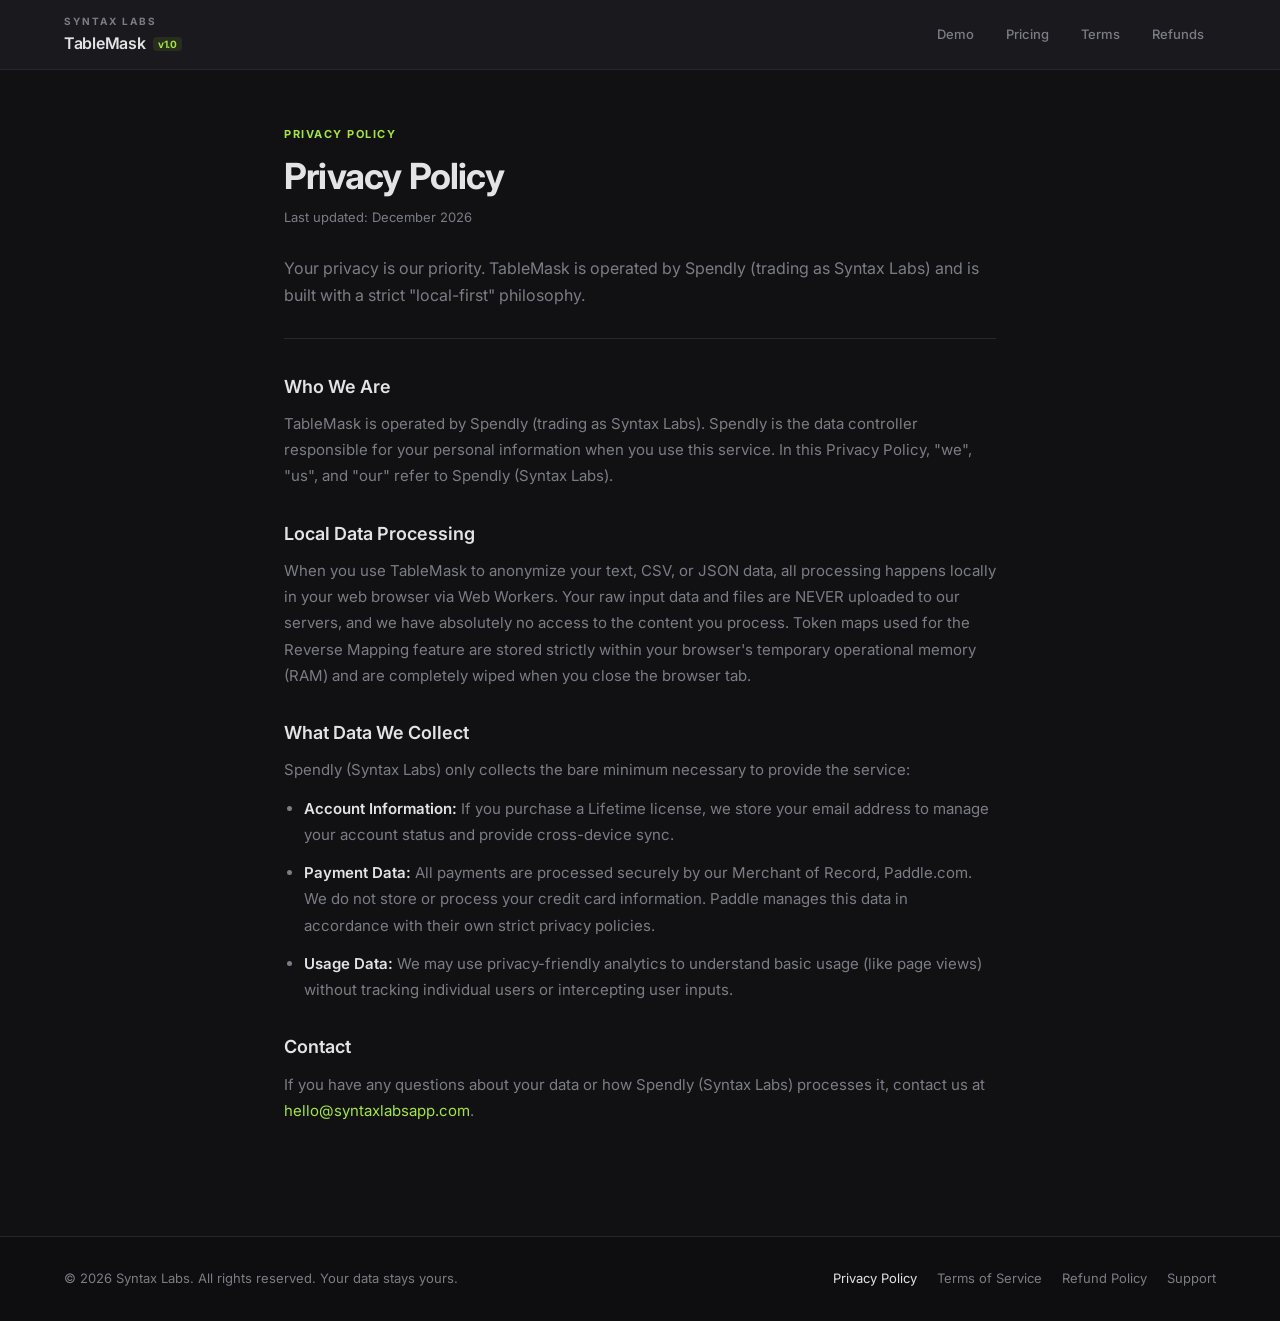
==== privacy.html @ f5233ac1 "add tech pages" ====
<!DOCTYPE html>
<html lang="en">
<head>
    <meta charset="UTF-8">
    <meta name="viewport" content="width=device-width, initial-scale=1.0">
    <title>Privacy Policy — TableMask | Syntax Labs</title>
    <link rel="stylesheet" href="styles.css">
</head>
<body>
    <div class="landing-page legal-page">
        <header class="app-header">
            <div class="page-container app-header-inner">
                <a href="index.html" class="logo-link">
                    <div class="logo-zone">
                        <span class="brand">Syntax Labs</span>
                        <p class="product-name">TableMask <span class="version">v1.0</span></p>
                    </div>
                </a>
                <nav class="header-nav" aria-label="Main navigation">
                    <a href="index.html#demo" class="nav-link">Demo</a>
                    <a href="index.html#pricing" class="nav-link">Pricing</a>
                    <a href="terms.html" class="nav-link">Terms</a>
                    <a href="refund.html" class="nav-link">Refunds</a>
                </nav>
            </div>
        </header>

        <main class="legal-content page-container">
            <p class="legal-eyebrow">Privacy Policy</p>
            <h1 class="legal-title">Privacy Policy</h1>
            <p class="legal-updated" data-legal-last-updated>Last updated: May 2026</p>

            <p class="legal-intro">Your privacy is our priority. TableMask is operated by Spendly (trading as Syntax Labs) and is built with a strict "local-first" philosophy.</p>

            <section class="legal-section">
                <h2>Who We Are</h2>
                <p>TableMask is operated by Spendly (trading as Syntax Labs). Spendly is the data controller responsible for your personal information when you use this service. In this Privacy Policy, "we", "us", and "our" refer to Spendly (Syntax Labs).</p>
            </section>

            <section class="legal-section">
                <h2>Local Data Processing</h2>
                <p>When you use TableMask to anonymize your text, CSV, or JSON data, all processing happens locally in your web browser via Web Workers. Your raw input data and files are NEVER uploaded to our servers, and we have absolutely no access to the content you process. Token maps used for the Reverse Mapping feature are stored strictly within your browser's temporary operational memory (RAM) and are completely wiped when you close the browser tab.</p>
            </section>

            <section class="legal-section">
                <h2>What Data We Collect</h2>
                <p>Spendly (Syntax Labs) only collects the bare minimum necessary to provide the service:</p>
                <ul class="legal-list">
                    <li><strong>Account Information:</strong> If you purchase a Lifetime license, we store your email address to manage your account status and provide cross-device sync.</li>
                    <li><strong>Payment Data:</strong> All payments are processed securely by our Merchant of Record, Paddle.com. We do not store or process your credit card information. Paddle manages this data in accordance with their own strict privacy policies.</li>
                    <li><strong>Usage Data:</strong> We may use privacy-friendly analytics to understand basic usage (like page views) without tracking individual users or intercepting user inputs.</li>
                </ul>
            </section>

            <section class="legal-section">
                <h2>Contact</h2>
                <p>If you have any questions about your data or how Spendly (Syntax Labs) processes it, contact us at <a href="mailto:hello@syntaxlabsapp.com" class="legal-link">hello@syntaxlabsapp.com</a>.</p>
            </section>
        </main>

        <footer class="app-footer">
            <div class="page-container app-footer-inner">
                <p>© 2026 Syntax Labs. All rights reserved. Your data stays yours.</p>
                <div class="footer-links">
                    <a href="privacy.html" aria-current="page">Privacy Policy</a>
                    <a href="terms.html">Terms of Service</a>
                    <a href="refund.html">Refund Policy</a>
                    <a href="mailto:hello@syntaxlabsapp.com">Support</a>
                </div>
            </div>
        </footer>
    </div>

    <script src="js/legal-date.js"></script>
</body>
</html>
---- styles.css ----
/* ==========================================================================
   TableMask — Syntax Labs (Obsidian Style Theme)
   ========================================================================== */

/* 1. Импорт современных шрифтов */
@import url('https://fonts.googleapis.com/css2?family=Inter:wght@400;500;600;700&display=swap');

/* 2. Глобальные переменные UI */
:root {
    --bg-main: #111113;
    --bg-panel: #1a1a1e;
    --bg-input: #0b0b0c;
    --border-color: #26262b;
    
    --text-main: #e3e3e6;
    --text-muted: #7c7c85;
    
    --accent-lime: #a3e635;
    --accent-lime-dim: rgba(163, 230, 53, 0.1);
    --border-lime: rgba(163, 230, 53, 0.25);
    
    --btn-primary: #2563eb;
    --btn-primary-hover: #1d4ed8;

    --accent-blue: #60a5fa;
    --accent-blue-dim: rgba(59, 130, 246, 0.1);
    --border-blue: rgba(59, 130, 246, 0.25);

    --accent-amber: #fbbf24;
    --accent-amber-dim: rgba(251, 191, 36, 0.1);
    --border-amber: rgba(251, 191, 36, 0.25);
    
    /* Layout */
    --page-max-width: 1200px;
    --page-gutter: 24px;
    
    /* Шрифтовая система */
    --font-sans: 'Inter', -apple-system, BlinkMacSystemFont, system-ui, sans-serif;
    --font-mono: 'SFMono-Regular', Consolas, 'Liberation Mono', Menlo, monospace;
}

/* 3. Сброс базовых стилей */
* {
    box-sizing: border-box;
    margin: 0;
    padding: 0;
}

html {
    scroll-behavior: smooth;
}

body {
    background-color: var(--bg-main);
    color: var(--text-main);
    font-family: var(--font-sans);
    font-size: 14px;
    line-height: 1.5;
    height: auto;
    min-height: 100vh;
    overflow-x: hidden;
    overflow-y: auto;
    -webkit-font-smoothing: antialiased;
}

.landing-page {
    display: flex;
    flex-direction: column;
    min-height: 100vh;
}

.page-container {
    max-width: var(--page-max-width);
    margin: 0 auto;
    width: 100%;
    padding-left: var(--page-gutter);
    padding-right: var(--page-gutter);
}

/* 4. Шапка приложения (Header) */
.app-header {
    background-color: var(--bg-panel);
    border-bottom: 1px solid var(--border-color);
    position: sticky;
    top: 0;
    z-index: 100;
}

.app-header-inner {
    display: flex;
    justify-content: space-between;
    align-items: center;
    gap: 24px;
    padding-top: 14px;
    padding-bottom: 14px;
}

.logo-link {
    text-decoration: none;
    color: inherit;
    flex-shrink: 0;
}

.header-nav {
    display: flex;
    align-items: center;
    gap: 8px;
    flex-wrap: wrap;
    justify-content: flex-end;
}

.nav-link {
    font-size: 13px;
    font-weight: 500;
    color: var(--text-muted);
    text-decoration: none;
    padding: 6px 12px;
    border-radius: 6px;
    transition: color 0.15s ease, background-color 0.15s ease;
}

.nav-link:hover {
    color: var(--text-main);
    background-color: rgba(255, 255, 255, 0.04);
}

.nav-link:focus-visible {
    outline: 2px solid var(--accent-lime);
    outline-offset: 2px;
}

#top,
#demo,
#pricing,
#cookbook,
#faq {
    scroll-margin-top: 72px;
}

.logo-zone {
    display: flex;
    flex-direction: column;
}

.brand {
    font-size: 10px;
    font-weight: 700;
    text-transform: uppercase;
    letter-spacing: 2px;
    color: var(--text-muted);
    margin-bottom: 2px;
}

.logo-zone .product-name {
    font-size: 16px;
    font-weight: 600;
    letter-spacing: -0.3px;
}

.version {
    font-size: 10px;
    font-weight: 700;
    color: var(--accent-lime);
    background-color: var(--accent-lime-dim);
    padding: 1px 5px;
    border-radius: 4px;
    margin-left: 4px;
    vertical-align: middle;
}

/* 4.1 Hero Section */
.hero-section {
    text-align: center;
    padding: 72px var(--page-gutter) 48px;
    max-width: var(--page-max-width);
    margin: 0 auto;
    width: 100%;
}

.hero-title {
    font-family: var(--font-sans);
    font-size: 42px;
    font-weight: 700;
    letter-spacing: -1px;
    line-height: 1.15;
    color: var(--text-main);
    margin-bottom: 20px;
}

.hero-subtitle {
    font-size: 18px;
    line-height: 1.6;
    color: var(--text-muted);
    max-width: 640px;
    margin: 0 auto 32px;
}

.trust-pills {
    display: flex;
    flex-wrap: wrap;
    justify-content: center;
    gap: 10px;
}

.pill {
    display: inline-flex;
    align-items: center;
    padding: 8px 14px;
    background-color: var(--bg-panel);
    border: 1px solid var(--border-color);
    border-radius: 999px;
    font-size: 12px;
    font-weight: 600;
    color: var(--accent-lime);
    letter-spacing: 0.2px;
}

/* 4.2 Demo Section */
.demo-section {
    padding: 0 var(--page-gutter) 64px;
    max-width: var(--page-max-width);
    margin: 0 auto;
    width: 100%;
}

.demo-label {
    text-align: center;
    font-size: 11px;
    font-weight: 600;
    text-transform: uppercase;
    letter-spacing: 1.5px;
    color: var(--text-muted);
    margin-bottom: 16px;
}

/* 5. Основной Двухколоночный Лейаут */
.app-container {
    display: flex;
    gap: 20px;
    height: 600px;
    width: 100%;
}

.panel {
    flex: 1;
    background-color: var(--bg-panel);
    border: 1px solid var(--border-color);
    border-radius: 8px;
    display: flex;
    flex-direction: column;
    overflow: hidden;
}

.panel-header {
    padding: 12px 16px;
    border-bottom: 1px solid var(--border-color);
    display: flex;
    justify-content: space-between;
    align-items: center;
    background-color: #1c1c21;
}

.panel-header h2 {
    font-size: 11px;
    font-weight: 600;
    color: var(--text-muted);
    text-transform: uppercase;
    letter-spacing: 1px;
}

.panel-tabs {
    display: flex;
    gap: 0;
    padding: 0 16px;
    background-color: #1c1c21;
    border-bottom: 1px solid var(--border-color);
}

.tab-btn {
    font-family: var(--font-sans);
    background: transparent;
    border: none;
    border-bottom: 2px solid transparent;
    color: var(--text-muted);
    cursor: pointer;
    font-size: 12px;
    font-weight: 500;
    padding: 10px 14px;
    margin-bottom: -1px;
    transition: color 0.2s ease, border-color 0.2s ease, background-color 0.2s ease;
}

.tab-btn:hover {
    color: var(--text-main);
    background-color: rgba(255, 255, 255, 0.02);
}

.tab-btn.active {
    color: var(--text-main);
    border-bottom-color: var(--accent-lime);
    background-color: rgba(163, 230, 53, 0.04);
}

.output-content {
    flex: 1;
    position: relative;
    display: flex;
    flex-direction: column;
    overflow: hidden;
    min-height: 0;
}

.output-view {
    flex: 1;
    display: flex;
    flex-direction: column;
    min-height: 0;
    position: absolute;
    inset: 0;
    opacity: 0;
    visibility: hidden;
    transition: opacity 0.2s ease, visibility 0.2s ease;
}

.output-view.is-active {
    position: relative;
    opacity: 1;
    visibility: visible;
}

.unmask-zone {
    position: absolute;
    inset: 0;
}

.unmask-zone.is-active {
    position: relative;
}

#ai-response-input {
    flex: 1;
    min-height: 0;
}

.unmask-result {
    flex: 1;
    min-height: 0;
    border-top: 1px solid var(--border-color);
    background-color: #1a1a1f;
}

/* 6. Рабочие зоны (Ввод / Вывод данных) */
textarea, .output-display {
    flex: 1;
    background-color: var(--bg-input);
    border: none;
    color: var(--text-main);
    /* Здесь строго моноширинный для сохранения структуры кода/таблиц */
    font-family: var(--font-mono) !important;
    font-size: 13px;
    line-height: 1.6;
    padding: 20px;
    resize: none;
    outline: none;
    overflow-y: auto;
    white-space: pre-wrap;
    word-break: break-all;
}

textarea::placeholder {
    color: var(--text-muted);
    opacity: 0.4;
}

/* Кастомный плейсхолдер для div (Output) */
.output-display:empty:before {
    content: attr(data-placeholder);
    color: var(--text-muted);
    opacity: 0.4;
}

/* 7. Подвалы панелей (Настройки и Статус) */
.settings-bar, .status-bar {
    padding: 14px 16px;
    border-top: 1px solid var(--border-color);
    background-color: #141417;
}

.settings-bar h3 {
    font-size: 11px;
    font-weight: 600;
    text-transform: uppercase;
    letter-spacing: 0.5px;
    color: var(--text-muted);
    margin-bottom: 10px;
}

.filters-grid {
    display: flex;
    gap: 20px;
    flex-wrap: wrap;
}

.custom-rules-zone {
    margin-top: 16px;
}

.custom-rules-label {
    display: block;
    font-size: 11px;
    text-transform: uppercase;
    color: var(--text-muted);
    margin-bottom: 6px;
    font-weight: 600;
    letter-spacing: 0.5px;
}

#custom-keywords {
    width: 100%;
    background: var(--bg-input);
    border: 1px solid var(--border-color);
    color: var(--text-main);
    font-family: var(--font-sans);
    padding: 8px 12px;
    border-radius: 6px;
    outline: none;
    font-size: 13px;
    transition: border-color 0.15s ease;
}

#custom-keywords::placeholder {
    color: var(--text-muted);
    opacity: 0.5;
}

#custom-keywords:focus {
    border-color: var(--text-muted);
}

.status-bar {
    display: flex;
    justify-content: space-between;
    align-items: center;
    font-size: 12px;
    color: var(--text-muted);
    font-weight: 500;
}

.status-left {
    display: flex;
    align-items: center;
    gap: 12px;
}

.loading-indicator {
    display: none;
    color: var(--btn-primary);
    font-weight: 600;
}

.secure-badge {
    color: var(--accent-lime);
    background-color: var(--accent-lime-dim);
    padding: 2px 8px;
    border-radius: 4px;
    font-size: 11px;
    border: 1px solid var(--border-lime);
}

/* 8. Кнопки (UI Elements) */
.btn {
    font-family: var(--font-sans);
    padding: 6px 14px;
    border-radius: 6px;
    border: none;
    cursor: pointer;
    font-weight: 500;
    font-size: 12px;
    transition: all 0.15s ease;
}

.btn-primary {
    background-color: var(--btn-primary);
    color: #ffffff;
}

.btn-primary:hover {
    background-color: var(--btn-primary-hover);
}

.btn-secondary {
    background-color: transparent;
    color: var(--text-muted);
    border: 1px solid var(--border-color);
}

.btn-secondary:hover {
    color: var(--text-main);
    border-color: var(--text-muted);
    background-color: rgba(255, 255, 255, 0.02);
}

/* 9. Чекбоксы (Управление фильтрами) */
.checkbox-container {
    display: flex;
    align-items: center;
    gap: 8px;
    cursor: pointer;
    font-size: 13px;
    font-weight: 500;
    color: var(--text-main);
    user-select: none;
}

.checkbox-container input {
    cursor: pointer;
    accent-color: var(--accent-lime); /* Современное управление цветом чекбокса */
    width: 14px;
    height: 14px;
}

/* 10. 🛡️ Теги Маскировки Данных (Вывод) */
.mask-tag {
    font-family: var(--font-sans); /* Сам тег внутри моно-текста делаем аккуратным сансом */
    background-color: var(--accent-lime-dim);
    color: var(--accent-lime);
    border: 1px solid var(--border-lime);
    border-radius: 4px;
    padding: 0px 6px;
    margin: 0 2px;
    font-size: 11px;
    font-weight: 600;
    display: inline-block;
    vertical-align: middle;
    user-select: all; /* Позволяет выделить весь тег целиком при клике */
    letter-spacing: 0.5px;
}

.mask-tag[data-type="name"] {
    background-color: var(--accent-amber-dim);
    color: var(--accent-amber);
    border-color: var(--border-amber);
}

.mask-tag[data-type="custom"] {
    background-color: var(--accent-blue-dim);
    color: var(--accent-blue);
    border-color: var(--border-blue);
}

/* 11. Landing — Shared Section Styles */
.section-title {
    font-size: 32px;
    font-weight: 700;
    letter-spacing: -0.5px;
    text-align: center;
    color: var(--text-main);
    margin-bottom: 12px;
}

.section-subtitle {
    text-align: center;
    font-size: 16px;
    color: var(--text-muted);
    max-width: 520px;
    margin: 0 auto 48px;
    line-height: 1.6;
}

/* 12. Pricing Section */
.pricing-section {
    padding: 80px var(--page-gutter);
    max-width: var(--page-max-width);
    margin: 0 auto;
    width: 100%;
    border-top: 1px solid var(--border-color);
}

.pricing-grid {
    display: grid;
    grid-template-columns: repeat(2, 1fr);
    gap: 24px;
    align-items: stretch;
}

.price-card {
    position: relative;
    background-color: var(--bg-panel);
    border: 1px solid var(--border-color);
    border-radius: 12px;
    padding: 32px 28px;
    display: flex;
    flex-direction: column;
}

.price-card h3 {
    font-size: 18px;
    font-weight: 600;
    margin-bottom: 16px;
    color: var(--text-main);
}

.price-card .price {
    font-size: 40px;
    font-weight: 700;
    letter-spacing: -1px;
    color: var(--text-main);
    margin-bottom: 8px;
}

.card-desc {
    color: var(--text-muted);
    font-size: 14px;
    margin-bottom: 24px;
    line-height: 1.5;
}

.features-list {
    list-style: none;
    flex: 1;
    margin-bottom: 28px;
}

.features-list li {
    color: var(--text-muted);
    font-size: 14px;
    line-height: 1.5;
    padding: 6px 0;
    border-bottom: 1px solid rgba(255, 255, 255, 0.04);
}

.features-list li:last-child {
    border-bottom: none;
}

.features-list li strong {
    color: var(--text-main);
}

.card-btn {
    width: 100%;
    padding: 10px 16px;
    font-size: 13px;
}

.pro-card {
    border-color: var(--accent-lime);
    background: linear-gradient(180deg, rgba(163, 230, 53, 0.06) 0%, var(--bg-panel) 40%);
    box-shadow: 0 0 0 1px var(--border-lime), 0 16px 48px rgba(0, 0, 0, 0.35);
}

.pro-card .badge {
    position: absolute;
    top: -12px;
    left: 50%;
    transform: translateX(-50%);
    background-color: var(--accent-lime);
    color: #111113;
    font-size: 11px;
    font-weight: 700;
    text-transform: uppercase;
    letter-spacing: 0.5px;
    padding: 4px 12px;
    border-radius: 999px;
    white-space: nowrap;
}

.price-zone {
    display: flex;
    align-items: baseline;
    flex-wrap: wrap;
    gap: 8px 12px;
    margin-bottom: 8px;
}

.pro-card .price {
    font-size: 48px;
    color: var(--accent-lime);
}

.old-price {
    font-size: 20px;
    font-weight: 500;
    color: var(--text-muted);
    text-decoration: line-through;
    opacity: 0.7;
}

.period {
    display: block;
    width: 100%;
    font-size: 13px;
    color: var(--text-muted);
    font-weight: 500;
}

/* 12.1 AI Privacy Cookbook */
.cookbook-section {
    padding: 80px var(--page-gutter);
    max-width: var(--page-max-width);
    margin: 0 auto;
    width: 100%;
    border-top: 1px solid var(--border-color);
}

.cookbook-grid {
    display: grid;
    grid-template-columns: repeat(auto-fit, minmax(300px, 1fr));
    gap: 24px;
}

.guide-card {
    background-color: #1e1e24;
    border: 1px solid var(--border-color);
    border-radius: 8px;
    padding: 20px;
    cursor: pointer;
    transition: border-color 0.2s ease, background-color 0.2s ease, transform 0.2s ease;
    display: flex;
    flex-direction: column;
}

.guide-card:hover {
    border-color: rgba(163, 230, 53, 0.35);
    background-color: #222228;
    transform: translateY(-2px);
}

.guide-meta {
    font-size: 11px;
    font-weight: 600;
    text-transform: uppercase;
    letter-spacing: 0.6px;
    color: var(--accent-lime);
    margin-bottom: 12px;
}

.guide-card h3 {
    font-size: 17px;
    font-weight: 600;
    color: var(--text-main);
    line-height: 1.4;
    margin-bottom: 10px;
}

.guide-card > p {
    font-size: 14px;
    line-height: 1.6;
    color: var(--text-muted);
    flex: 1;
    margin-bottom: 16px;
}

.read-more {
    font-size: 13px;
    font-weight: 600;
    color: var(--btn-primary);
    transition: color 0.15s ease;
}

.guide-card:hover .read-more {
    color: #93c5fd;
}

.guide-content-hidden {
    display: none;
}

/* Reader Modal */
.reader-modal {
    display: none;
    position: fixed;
    inset: 0;
    z-index: 1000;
    align-items: center;
    justify-content: center;
    padding: 24px;
}

.reader-modal.is-open {
    display: flex;
}

.modal-backdrop {
    position: absolute;
    inset: 0;
    background-color: rgba(0, 0, 0, 0.72);
    backdrop-filter: blur(4px);
}

.modal-content {
    position: relative;
    z-index: 1;
    width: 100%;
    max-width: 700px;
    max-height: 85vh;
    overflow-y: auto;
    background-color: #16161a;
    border: 1px solid var(--border-color);
    border-radius: 12px;
    padding: 28px 32px 32px;
    box-shadow: 0 24px 64px rgba(0, 0, 0, 0.55);
}

.close-btn {
    position: sticky;
    top: 0;
    float: right;
    font-family: var(--font-sans);
    background: rgba(255, 255, 255, 0.04);
    border: 1px solid var(--border-color);
    color: var(--text-muted);
    border-radius: 6px;
    padding: 6px 12px;
    font-size: 12px;
    font-weight: 500;
    cursor: pointer;
    transition: color 0.15s ease, border-color 0.15s ease, background-color 0.15s ease;
    margin-bottom: 8px;
}

.close-btn:hover {
    color: var(--text-main);
    border-color: var(--text-muted);
    background-color: rgba(255, 255, 255, 0.06);
}

.reader-body {
    clear: both;
    padding-top: 8px;
}

.reader-body h2 {
    font-size: 26px;
    font-weight: 700;
    letter-spacing: -0.5px;
    color: var(--text-main);
    line-height: 1.25;
    margin-bottom: 20px;
}

.reader-body h3 {
    font-size: 18px;
    font-weight: 600;
    color: var(--text-main);
    margin: 28px 0 12px;
    line-height: 1.35;
}

.reader-body p {
    font-size: 15px;
    line-height: 1.75;
    color: var(--text-muted);
    margin-bottom: 16px;
}

.reader-body ul {
    margin: 0 0 16px 20px;
    color: var(--text-muted);
}

.reader-body li {
    font-size: 15px;
    line-height: 1.7;
    margin-bottom: 8px;
}

.reader-body strong {
    color: var(--text-main);
    font-weight: 600;
}

.reader-body em {
    color: #c4c4cc;
    font-style: italic;
}

.reader-body code {
    font-family: var(--font-mono);
    font-size: 13px;
    background-color: rgba(163, 230, 53, 0.08);
    color: var(--accent-lime);
    border: 1px solid var(--border-lime);
    border-radius: 4px;
    padding: 1px 6px;
}

/* 13. FAQ Section */
.faq-section {
    padding: 80px var(--page-gutter);
    max-width: var(--page-max-width);
    margin: 0 auto;
    width: 100%;
    border-top: 1px solid var(--border-color);
}

.faq-grid {
    display: grid;
    grid-template-columns: 1fr 1fr;
    gap: 30px;
}

.faq-item {
    background-color: var(--bg-panel);
    border: 1px solid var(--border-color);
    border-radius: 10px;
    padding: 24px;
}

.faq-item h4 {
    font-size: 15px;
    font-weight: 600;
    color: var(--text-main);
    margin-bottom: 10px;
    line-height: 1.4;
}

.faq-item p {
    font-size: 14px;
    line-height: 1.65;
    color: var(--text-muted);
}

/* 14. Footer */
.app-footer {
    margin-top: auto;
    border-top: 1px solid var(--border-color);
    background-color: #0e0e10;
}

.app-footer-inner {
    display: flex;
    flex-wrap: wrap;
    justify-content: space-between;
    align-items: center;
    gap: 16px;
    padding-top: 32px;
    padding-bottom: 32px;
}

.app-footer p {
    color: var(--text-muted);
    font-size: 13px;
}

.footer-links {
    display: flex;
    flex-wrap: wrap;
    gap: 20px;
}

.footer-links a {
    color: var(--text-muted);
    font-size: 13px;
    text-decoration: none;
    transition: color 0.15s ease;
}

.footer-links a:hover {
    color: var(--text-main);
}

/* 16. Legal Pages */
.legal-page {
    min-height: 100vh;
}

.legal-content {
    flex: 1;
    padding-top: 56px;
    padding-bottom: 80px;
    max-width: 760px;
}

.legal-eyebrow {
    font-size: 11px;
    font-weight: 700;
    text-transform: uppercase;
    letter-spacing: 1.5px;
    color: var(--accent-lime);
    margin-bottom: 12px;
}

.legal-title {
    font-size: 36px;
    font-weight: 700;
    letter-spacing: -0.8px;
    color: var(--text-main);
    margin-bottom: 10px;
    line-height: 1.2;
}

.legal-updated {
    font-size: 13px;
    color: var(--text-muted);
    margin-bottom: 28px;
}

.legal-intro {
    font-size: 16px;
    line-height: 1.7;
    color: var(--text-muted);
    margin-bottom: 36px;
    padding-bottom: 28px;
    border-bottom: 1px solid var(--border-color);
}

.legal-section {
    margin-bottom: 32px;
}

.legal-section h2 {
    font-size: 18px;
    font-weight: 600;
    color: var(--text-main);
    margin-bottom: 12px;
    line-height: 1.35;
}

.legal-section p {
    font-size: 15px;
    line-height: 1.75;
    color: var(--text-muted);
}

.legal-list {
    margin-top: 12px;
    padding-left: 20px;
    color: var(--text-muted);
}

.legal-list li {
    font-size: 15px;
    line-height: 1.75;
    margin-bottom: 12px;
}

.legal-list li strong {
    color: var(--text-main);
    font-weight: 600;
}

.legal-link {
    color: var(--accent-lime);
    text-decoration: none;
    transition: opacity 0.15s ease;
}

.legal-link:hover {
    opacity: 0.85;
    text-decoration: underline;
}

.footer-links a[aria-current="page"] {
    color: var(--text-main);
}

/* 15. Responsive */
@media (max-width: 900px) {
    .app-container {
        flex-direction: column;
        height: auto;
        min-height: 600px;
    }

    .panel {
        min-height: 400px;
    }

    .hero-title {
        font-size: 32px;
    }

    .hero-subtitle {
        font-size: 16px;
    }

    .pricing-grid,
    .faq-grid {
        grid-template-columns: 1fr;
    }

    .app-header-inner {
        flex-wrap: wrap;
        align-items: center;
        gap: 12px;
    }

    .header-nav {
        width: 100%;
        justify-content: flex-start;
    }
}

@media (max-width: 540px) {
    .hero-section {
        padding: 48px 20px 32px;
    }

    .hero-title {
        font-size: 28px;
        letter-spacing: -0.5px;
    }

    .section-title {
        font-size: 26px;
    }

    .legal-title {
        font-size: 28px;
    }

    .legal-content {
        padding-top: 40px;
        padding-bottom: 56px;
    }

    .app-footer-inner {
        flex-direction: column;
        align-items: flex-start;
    }
}
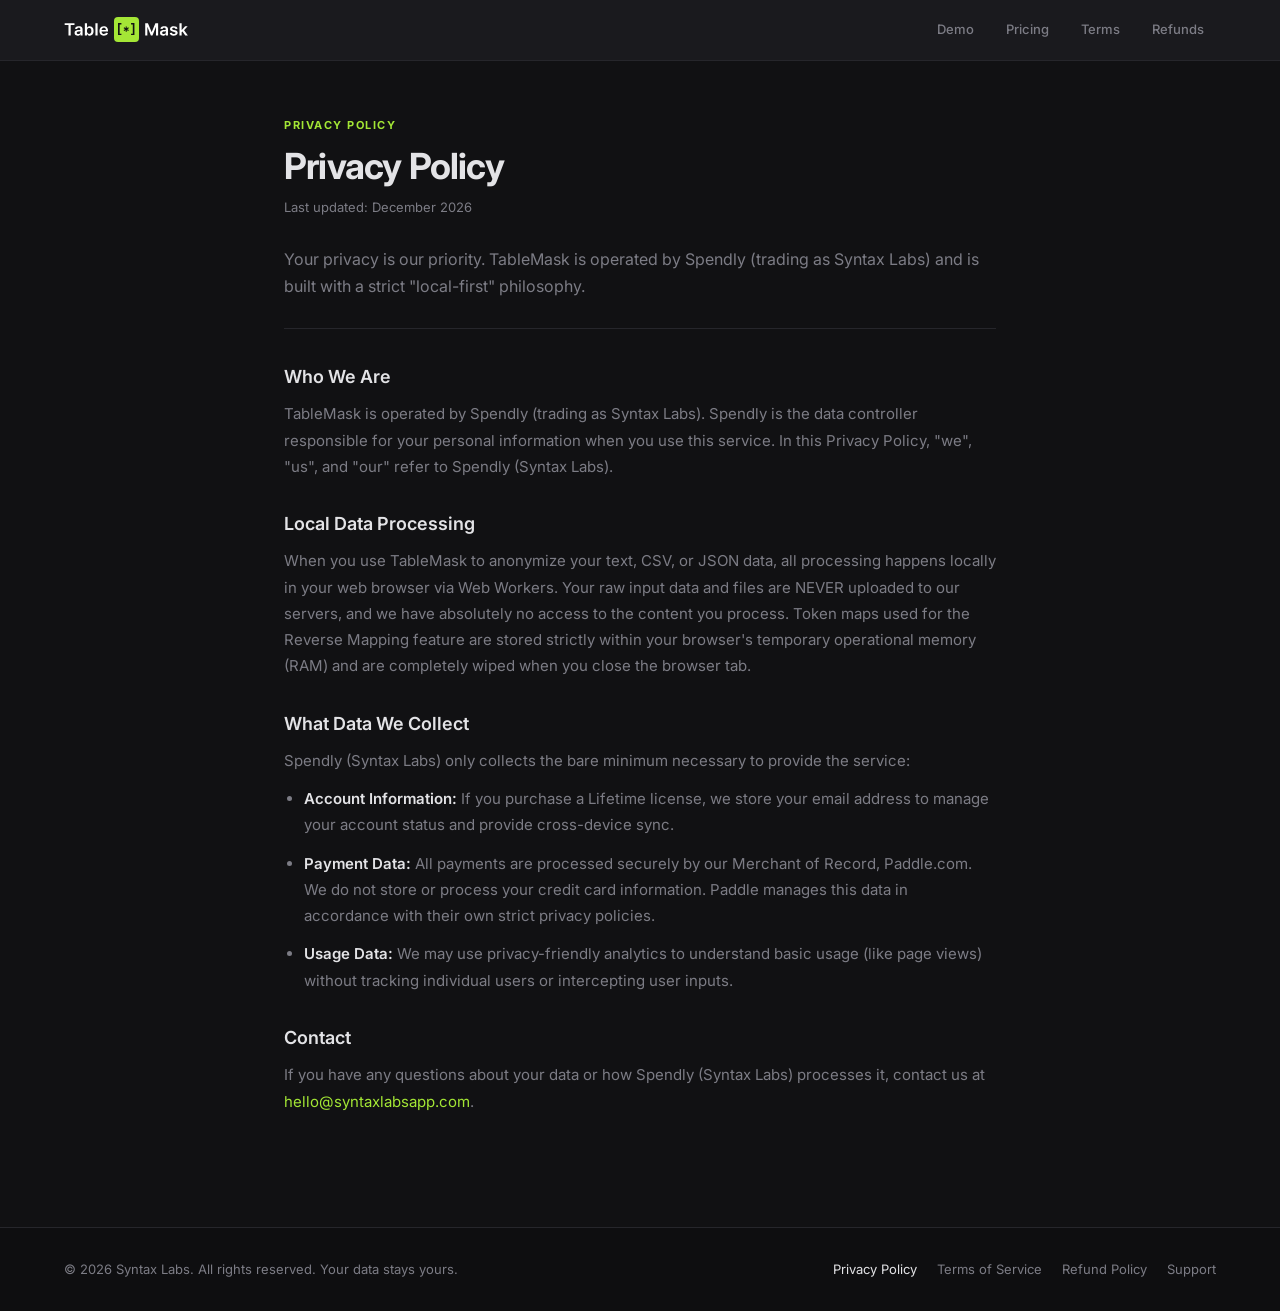
==== commit 898c3c8f: "add logo and change primary color" ====
--- a/privacy.html
+++ b/privacy.html
@@ -4,17 +4,15 @@
     <meta charset="UTF-8">
     <meta name="viewport" content="width=device-width, initial-scale=1.0">
     <title>Privacy Policy — TableMask | Syntax Labs</title>
+    <link rel="icon" href="favicon.svg" type="image/svg+xml">
     <link rel="stylesheet" href="styles.css">
 </head>
 <body>
     <div class="landing-page legal-page">
         <header class="app-header">
             <div class="page-container app-header-inner">
-                <a href="index.html" class="logo-link">
-                    <div class="logo-zone">
-                        <span class="brand">Syntax Labs</span>
-                        <p class="product-name">TableMask <span class="version">v1.0</span></p>
-                    </div>
+                <a href="index.html" class="logo-link" aria-label="TableMask home">
+                    <img src="logo/logo.svg" alt="TableMask" class="site-logo" width="124" height="25">
                 </a>
                 <nav class="header-nav" aria-label="Main navigation">
                     <a href="index.html#demo" class="nav-link">Demo</a>
--- a/styles.css
+++ b/styles.css
@@ -18,13 +18,10 @@
     --accent-lime: #a3e635;
     --accent-lime-dim: rgba(163, 230, 53, 0.1);
     --border-lime: rgba(163, 230, 53, 0.25);
+    --accent-lime-hover: #84cc16;
     
-    --btn-primary: #2563eb;
-    --btn-primary-hover: #1d4ed8;
-
-    --accent-blue: #60a5fa;
-    --accent-blue-dim: rgba(59, 130, 246, 0.1);
-    --border-blue: rgba(59, 130, 246, 0.25);
+    --btn-primary: var(--accent-lime);
+    --btn-primary-hover: var(--accent-lime-hover);
 
     --accent-amber: #fbbf24;
     --accent-amber-dim: rgba(251, 191, 36, 0.1);
@@ -109,6 +106,63 @@
     justify-content: flex-end;
 }
 
+.header-right {
+    display: flex;
+    align-items: center;
+    gap: 20px;
+    flex-wrap: wrap;
+    justify-content: flex-end;
+    margin-left: auto;
+}
+
+.user-profile {
+    display: flex;
+    align-items: center;
+}
+
+.user-info {
+    display: flex;
+    align-items: center;
+    gap: 10px;
+}
+
+.user-avatar {
+    width: 32px;
+    height: 32px;
+    border-radius: 50%;
+    border: 1px solid var(--border-color);
+    object-fit: cover;
+    flex-shrink: 0;
+}
+
+.user-name {
+    font-size: 13px;
+    font-weight: 500;
+    color: var(--text-main);
+    max-width: 140px;
+    overflow: hidden;
+    text-overflow: ellipsis;
+    white-space: nowrap;
+}
+
+.sign-out-link {
+    font-family: var(--font-sans);
+    font-size: 12px;
+    font-weight: 500;
+    color: var(--text-muted);
+    text-decoration: none;
+    background: none;
+    border: none;
+    padding: 0;
+    cursor: pointer;
+    transition: color 0.15s ease;
+}
+
+.sign-out-link:hover {
+    color: var(--text-main);
+    text-decoration: underline;
+}
+
 .nav-link {
     font-size: 13px;
     font-weight: 500;
@@ -137,35 +191,10 @@
     scroll-margin-top: 72px;
 }
 
-.logo-zone {
-    display: flex;
-    flex-direction: column;
-}
-
-.brand {
-    font-size: 10px;
-    font-weight: 700;
-    text-transform: uppercase;
-    letter-spacing: 2px;
-    color: var(--text-muted);
-    margin-bottom: 2px;
-}
-
-.logo-zone .product-name {
-    font-size: 16px;
-    font-weight: 600;
-    letter-spacing: -0.3px;
-}
-
-.version {
-    font-size: 10px;
-    font-weight: 700;
-    color: var(--accent-lime);
-    background-color: var(--accent-lime-dim);
-    padding: 1px 5px;
-    border-radius: 4px;
-    margin-left: 4px;
-    vertical-align: middle;
+.site-logo {
+    display: block;
+    height: 25px;
+    width: auto;
 }
 
 /* 4.1 Hero Section */
@@ -207,7 +236,7 @@
     align-items: center;
     padding: 8px 14px;
     background-color: var(--bg-panel);
-    border: 1px solid var(--border-color);
+    border: 1px solid var(--border-lime);
     border-radius: 999px;
     font-size: 12px;
     font-weight: 600;
@@ -454,7 +483,7 @@
 
 .loading-indicator {
     display: none;
-    color: var(--btn-primary);
+    color: var(--accent-lime);
     font-weight: 600;
 }
 
@@ -481,11 +510,18 @@
 
 .btn-primary {
     background-color: var(--btn-primary);
-    color: #ffffff;
+    color: var(--bg-main);
 }
 
 .btn-primary:hover {
     background-color: var(--btn-primary-hover);
+    color: var(--bg-main);
+}
+
+.btn-primary:focus-visible {
+    outline: 2px solid var(--accent-lime);
+    outline-offset: 2px;
+    box-shadow: 0 0 0 3px var(--accent-lime-dim);
 }
 
 .btn-secondary {
@@ -543,9 +579,9 @@
 }
 
 .mask-tag[data-type="custom"] {
-    background-color: var(--accent-blue-dim);
-    color: var(--accent-blue);
-    border-color: var(--border-blue);
+    background-color: var(--accent-lime-dim);
+    color: var(--accent-lime);
+    border-color: var(--border-lime);
 }
 
 /* 11. Landing — Shared Section Styles */
@@ -754,12 +790,12 @@
 .read-more {
     font-size: 13px;
     font-weight: 600;
-    color: var(--btn-primary);
+    color: var(--accent-lime);
     transition: color 0.15s ease;
 }
 
 .guide-card:hover .read-more {
-    color: #93c5fd;
+    color: var(--accent-lime-hover);
 }
 
 .guide-content-hidden {
@@ -1090,6 +1126,11 @@
         width: 100%;
         justify-content: flex-start;
     }
+
+    .header-right {
+        width: 100%;
+        justify-content: space-between;
+    }
 }
 
 @media (max-width: 540px) {
